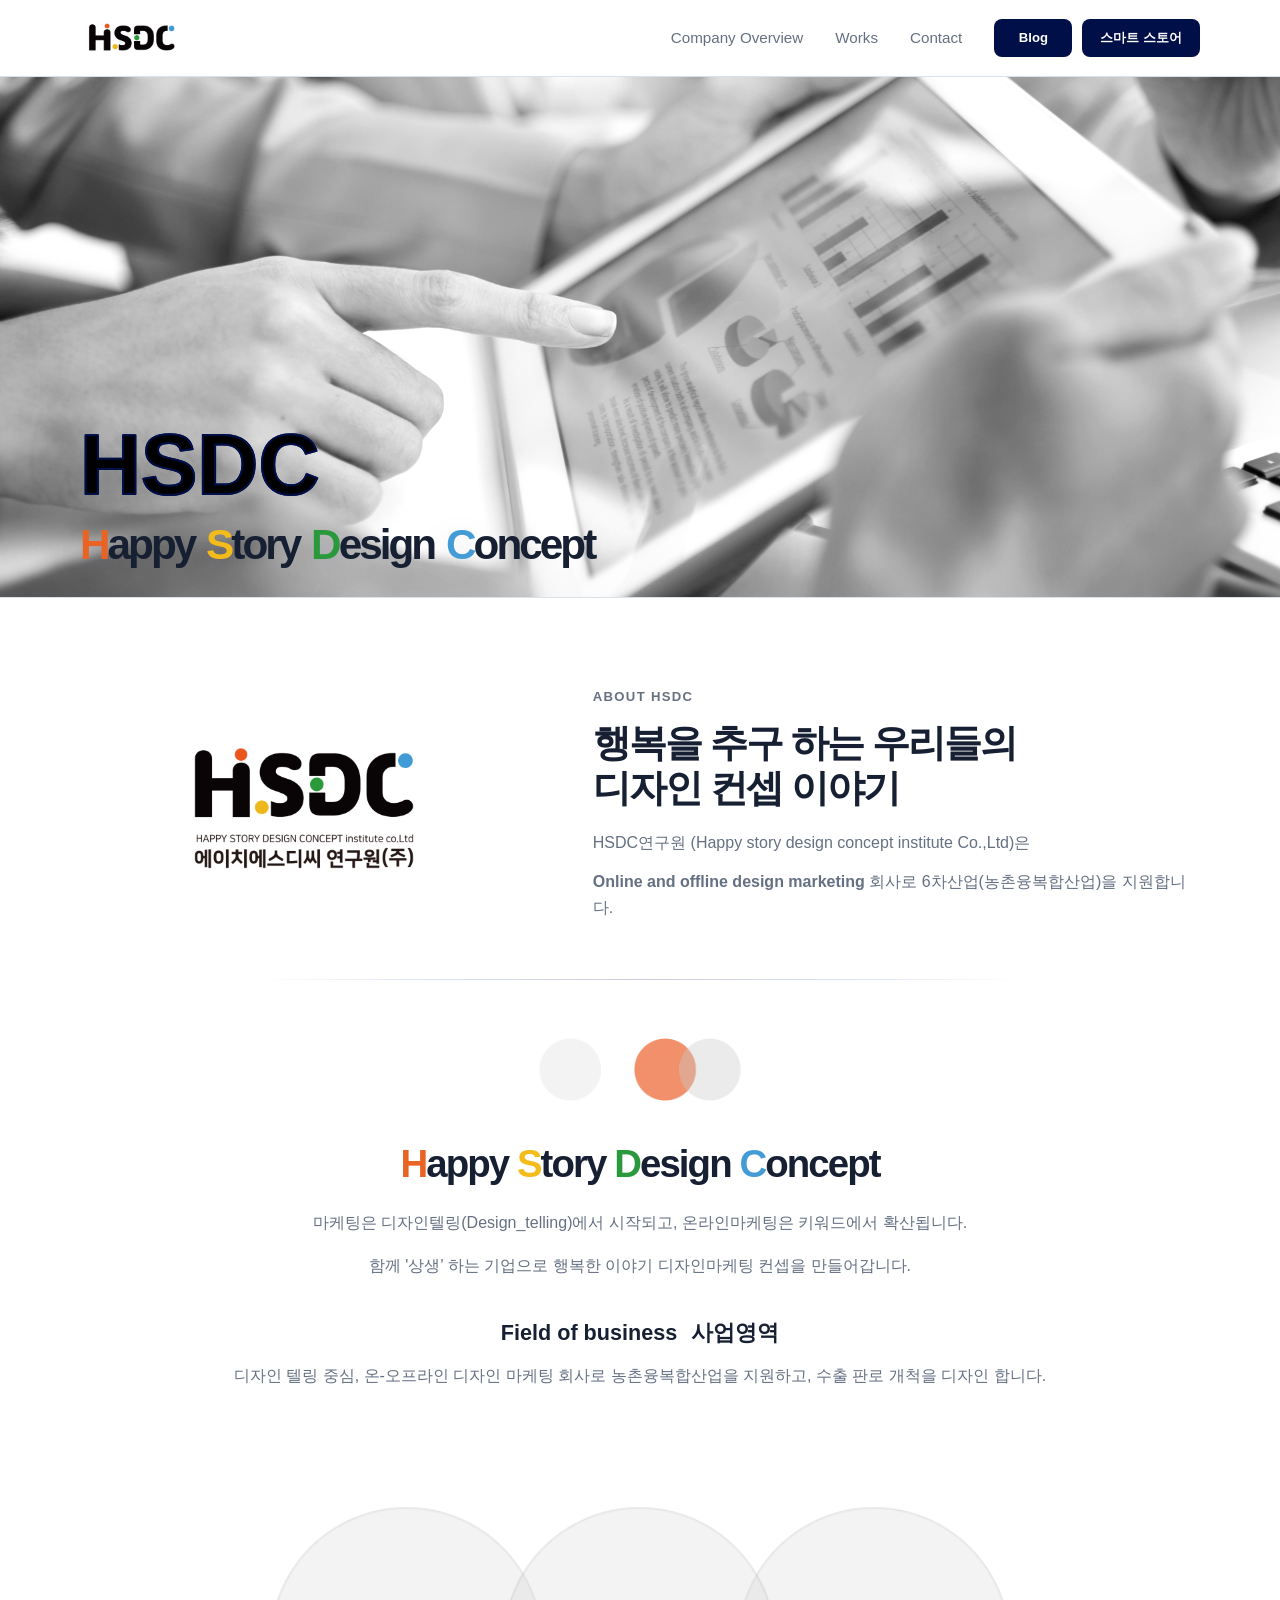
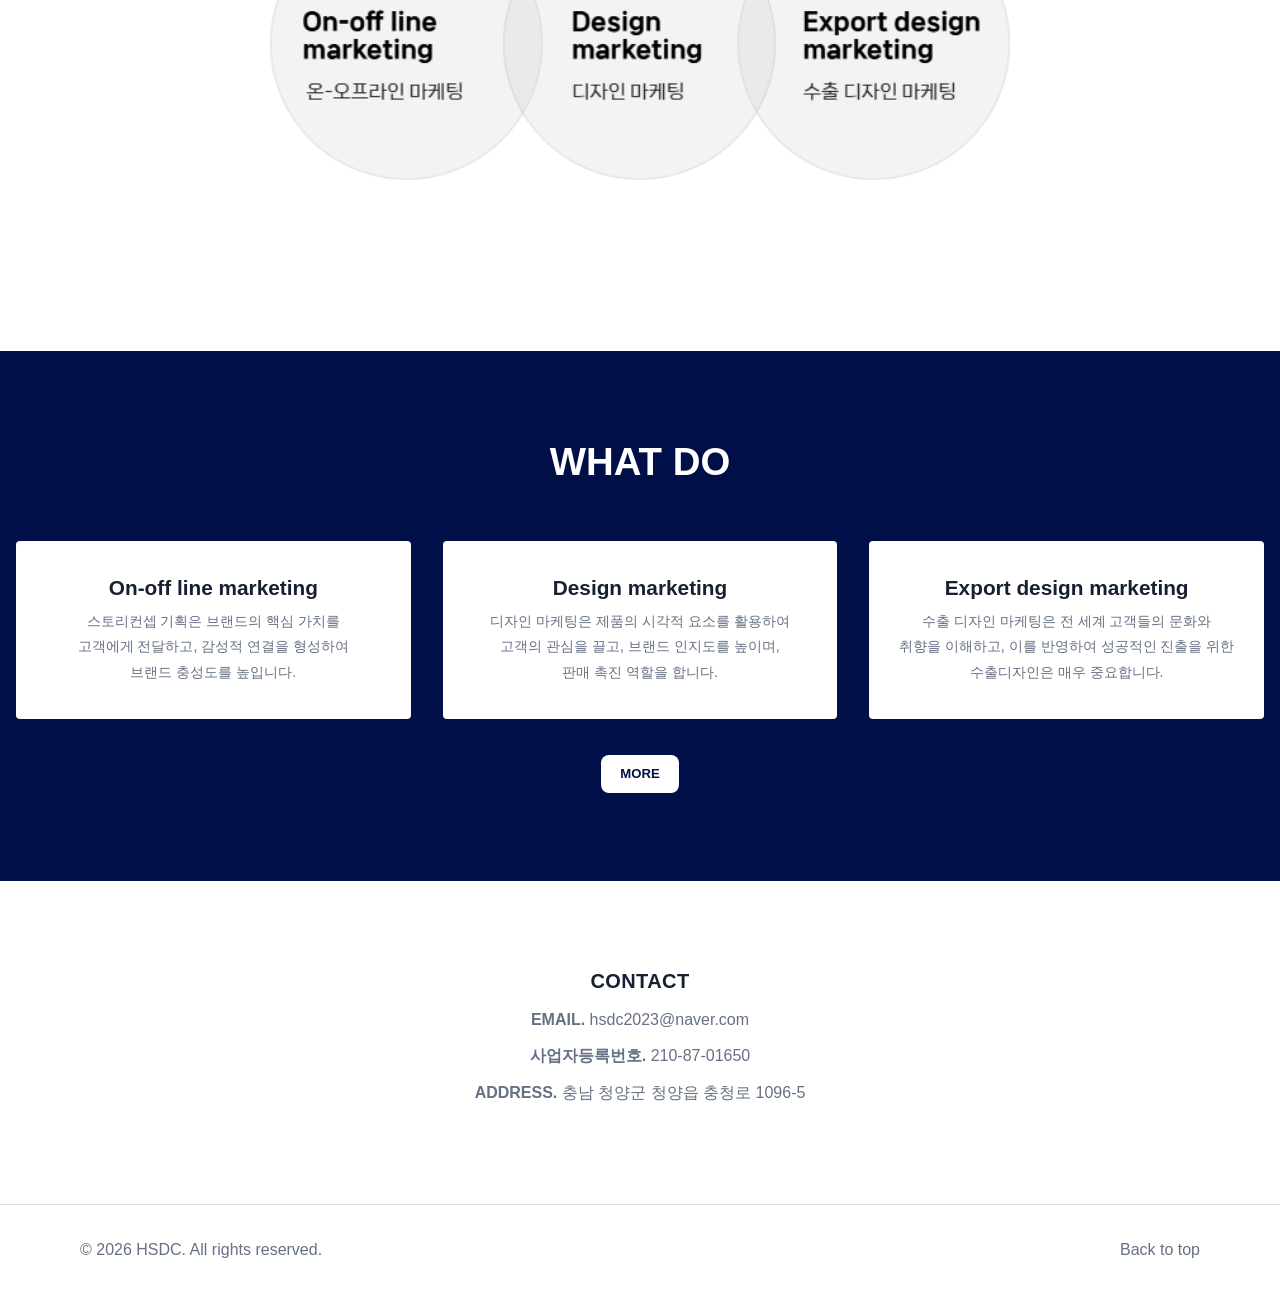
==== index.html @ 6ebecc49 "진행중 저장" ====
<!DOCTYPE html>
<html lang="ko">
<head>
  <meta charset="UTF-8" />
  <meta name="viewport" content="width=device-width, initial-scale=1.0" />

  <title>HSDC</title>
  <meta name="description" content="HSDC 공식 소개 페이지입니다." />

  <link rel="stylesheet" href="./css/style.css" />
  <script src="./js/main.js" defer></script>
</head>

<body>
  <header class="site-header">
    <div class="container header-inner">
      <a class="logo" href="./index.html" aria-label="HSDC home">
        <img src="./images/HSDC.png" alt="HSDC" />
      </a>

      <nav class="site-nav" aria-label="Main navigation">
        <div class="nav-links">
          <a href="./about/">Company Overview</a>
          <a href="./works/">Works</a>
          <a href="./contact/">Contact</a>
        </div>

        <div class="nav-actions">
          <a
            class="nav-cta"
            href="https://blog.naver.com/prologue/PrologueList.naver?blogId=hsdc2023&parentCategoryNo=1"
            target="_blank"
            rel="noopener noreferrer"
          >
            Blog
          </a>
          <a
            class="nav-cta"
            href="https://외부쇼핑몰주소.com"
            target="_blank"
            rel="noopener noreferrer"
          >
            스마트 스토어
          </a>
        </div>
      </nav>
    </div>
  </header>

  <main>
    <section class="hero">
      <div class="container">
        <h1 class="hero-title" data-hero-title>
          <span class="hero-abbreviation" aria-label="HSDC">
            <span class="letter-h">H</span><span class="letter-s">S</span><span class="letter-d">D</span><span class="letter-c">C</span>
          </span>
          <span class="hero-phrase">
            <span class="hero-word"><span class="hero-initial letter-h">H</span>appy</span>
            <span class="hero-word"><span class="hero-initial letter-s">S</span>tory</span>
            <span class="hero-word"><span class="hero-initial letter-d">D</span>esign</span>
            <span class="hero-word"><span class="hero-initial letter-c">C</span>oncept</span>
          </span>
        </h1>
      </div>
    </section>

    <section class="section intro-section">
      <div class="container about-content">
        <div class="about-intro">
          <div class="about-logo-wrap">
            <img class="about-logo" src="./images/로고.png" alt="HSDC 연구원 로고" />
          </div>

          <div class="about-copy">
            <p class="section-label">About HSDC</p>
            <h2>행복을 추구 하는 우리들의<br />디자인 컨셉 이야기</h2>
            <p>
              HSDC연구원 (Happy story design concept institute Co.,Ltd)은
            </p>
            <p>
              <strong>Online and offline design marketing</strong> 회사로
              6차산업(농촌융복합산업)을 지원합니다.
            </p>
          </div>
        </div>

        <div class="about-divider" aria-hidden="true"></div>

        <div class="about-detail">
          <img class="about-decoration" src="./images/장식1.png" alt="" />

          <h2 class="about-concept-title">
            <span class="letter-h">H</span>appy
            <span class="letter-s">S</span>tory
            <span class="letter-d">D</span>esign
            <span class="letter-c">C</span>oncept
          </h2>

          <p>
            마케팅은 디자인텔링(Design_telling)에서 시작되고, 온라인마케팅은 키워드에서 확산됩니다.
          </p>
          <p>
            함께 '상생' 하는 기업으로 행복한 이야기 디자인마케팅 컨셉을 만들어갑니다.
          </p>

          <p class="business-heading">
            Field of business <span>사업영역</span>
          </p>
          <p>
            디자인 텔링 중심, 온-오프라인 디자인 마케팅 회사로 농촌융복합산업을 지원하고,
            수출 판로 개척을 디자인 합니다.
          </p>

          <img class="business-image" src="./images/사업영역.png" alt="HSDC 사업영역" />
        </div>
      </div>
    </section>

    <section class="section feature-section">
      <div class="container feature-container">
        <h2 class="feature-title">WHAT DO</h2>

        <div class="card-grid">
          <article class="feature-card">
            <h3>On-off line marketing</h3>
            <p>
              스토리컨셉 기획은 브랜드의 핵심 가치를<br />
              고객에게 전달하고, 감성적 연결을 형성하여<br />
              브랜드 충성도를 높입니다.
            </p>
          </article>

          <article class="feature-card">
            <h3>Design marketing</h3>
            <p>
              디자인 마케팅은 제품의 시각적 요소를 활용하여<br />
              고객의 관심을 끌고, 브랜드 인지도를 높이며,<br />
              판매 촉진 역할을 합니다.
            </p>
          </article>

          <article class="feature-card">
            <h3>Export design marketing</h3>
            <p>
              수출 디자인 마케팅은 전 세계 고객들의 문화와<br />
              취향을 이해하고, 이를 반영하여 성공적인 진출을 위한<br />
              수출디자인은 매우 중요합니다.
            </p>
          </article>
        </div>

        <div class="feature-more">
          <a class="feature-more-button" href="./about/">MORE</a>
        </div>
      </div>
    </section>

    <section class="section contact-preview">
      <div class="container contact-inner">
        <h2 class="contact-title">CONTACT</h2>

        <div>
          <p>
            <strong>EMAIL.</strong>
            hsdc2023@naver.com
          </p>
          <p>
            <strong>사업자등록번호. </strong>
            210-87-01650
          </p>
          <p>
            <strong>ADDRESS.</strong>
            충남 청양군 청양읍 충청로 1096-5
          </p>
        </div>
      </div>
    </section>
  </main>

  <footer class="site-footer">
    <div class="container footer-inner">
      <p>&copy; 2026 HSDC. All rights reserved.</p>
      <a href="./index.html">Back to top</a>
    </div>
  </footer>
</body>
</html>
---- css/style.css ----
:root {
  --color-bg: #ffffff;
  --color-bg-soft: #f5f7fb;
  --color-text: #172033;
  --color-muted: #657083;
  --color-border: #d9e1ec;
  --color-primary: #000f48;
  --color-h: #e86324;
  --color-s: #f4bc1a;
  --color-d: #29993c;
  --color-c: #449cd6;

  --container-width: 1120px;
  --button-radius: 8px;
}

* {
  box-sizing: border-box;
}

html {
  scroll-behavior: smooth;
}

body {
  margin: 0;
  color: var(--color-text);
  background: var(--color-bg);
  font-family: Arial, "Noto Sans KR", sans-serif;
  line-height: 1.65;
}

img {
  display: block;
  max-width: 100%;
}

a {
  color: inherit;
  text-decoration: none;
}

p,
h1,
h2,
h3 {
  margin-top: 0;
}

.container {
  width: min(100% - 32px, var(--container-width));
  margin: 0 auto;
}

/* Header */

.site-header {
  position: sticky;
  top: 0;
  z-index: 50;
  background: rgba(255, 255, 255, 0.92);
  border-bottom: 1px solid var(--color-border);
  backdrop-filter: blur(14px);
}

.header-inner {
  min-height: 76px;
  display: flex;
  align-items: center;
  justify-content: space-between;
  gap: 24px;
}

.logo {
  display: inline-flex;
  align-items: center;
  flex: 0 0 auto;
}

.logo img {
  width: auto;
  height: 42px;
}

.site-nav {
  display: flex;
  align-items: center;
  gap: 32px;
  font-size: 0.95rem;
  color: var(--color-muted);
}

.nav-links,
.nav-actions {
  display: flex;
  align-items: center;
}

.nav-links {
  gap: 32px;
}

.nav-actions {
  gap: 10px;
}

.site-nav a:hover {
  color: var(--color-text);
}

.nav-cta,
.feature-more-button {
  display: inline-flex;
  align-items: center;
  justify-content: center;
  min-width: 78px;
  min-height: 38px;
  padding: 0 18px;
  border-radius: var(--button-radius);
  font-size: 0.82rem;
  font-weight: 900;
}

/* Hero */

.hero {
  display: flex;
  align-items: flex-end;
  min-height: 520px;
  padding: 128px 0 30px;
  background-image: url("../images/배경1.png");
  background-position: center;
  background-repeat: no-repeat;
  background-size: cover;
}

.section-label {
  margin-bottom: 12px;
  color: var(--color-primary);
  font-size: 0.82rem;
  font-weight: 800;
  letter-spacing: 0.1em;
  text-transform: uppercase;
}

h1 {
  max-width: 720px;
  margin-bottom: 24px;
  font-size: clamp(1.65rem, 3.3vw, 3.2rem);
  line-height: 1.04;
  letter-spacing: -0.07em;
}

.hero-title {
  width: max-content;
  max-width: min(100%, 940px);
  margin-bottom: 0;
}

.hero-phrase {
  display: flex;
  flex-wrap: wrap;
  margin-top: 20px;
  gap: 0.18em 0.28em;
}

.hero-word {
  display: inline-block;
  opacity: 0;
  transform: translateX(-34px);
  transition: opacity 0.72s ease, transform 0.72s ease;
}

.hero-word.is-visible {
  opacity: 1;
  transform: translateX(0);
}

.hero-initial {
  transition: color 0.32s ease, text-shadow 0.32s ease;
}

.letter-h {
  color: var(--color-h);
}

.letter-s {
  color: var(--color-s);
}

.letter-d {
  color: var(--color-d);
}

.letter-c {
  color: var(--color-c);
}

.hero-title.is-emphasized .hero-initial {
  text-shadow: 0 12px 34px rgba(0, 15, 72, 0.18);
}

.hero-abbreviation {
  display: block;
  color: #000000;
  -webkit-text-stroke: 2px var(--color-primary);
  font-size: clamp(2.65rem, 6.6vw, 5.6rem);
  line-height: 0.9;
  letter-spacing: 0;
  opacity: 0;
  transform: translateX(-26px) scale(0.96);
  text-shadow:
    1px 0 0 var(--color-primary),
    -1px 0 0 var(--color-primary),
    0 1px 0 var(--color-primary),
    0 -1px 0 var(--color-primary);
  transition: opacity 0.6s ease, transform 0.6s ease;
}

.hero-abbreviation .letter-h,
.hero-abbreviation .letter-s,
.hero-abbreviation .letter-d,
.hero-abbreviation .letter-c {
  color: #000000;
}

.hero-abbreviation.is-visible {
  opacity: 1;
  transform: translateX(0) scale(1);
}

.nav-cta {
  color: #ffffff;
  background: var(--color-primary);
}

.nav-cta:hover {
  color: #ffffff;
}

/* Sub pages */

.page-title-line {
  display: flex;
  align-items: center;
  justify-content: center;
  gap: 18px;
  width: min(100% - 32px, 760px);
  margin: 46px auto 0;
  color: var(--color-primary);
  font-size: 0.92rem;
  font-weight: 900;
  letter-spacing: 0.12em;
}

.page-title-line::before,
.page-title-line::after {
  content: "";
  flex: 1;
  height: 1px;
  background: linear-gradient(
    90deg,
    rgba(217, 225, 236, 0),
    rgba(101, 112, 131, 0.32)
  );
}

.page-title-line::after {
  transform: scaleX(-1);
}

.about-page-intro {
  margin-top: 36px;
  background: #f3f9ff;
}

.about-page-intro-inner {
  max-width: 900px;
  text-align: center;
}

.about-page-intro .about-logo {
  width: min(100%, 300px);
  margin: 0 auto 34px;
}

.about-page-intro h1 {
  max-width: none;
  margin-right: auto;
  margin-bottom: 20px;
  margin-left: auto;
  letter-spacing: -0.04em;
}

.about-page-detail {
  background: #ffffff;
}

.about-whatdo-section {
  color: #ffffff;
  background-image:
    linear-gradient(rgba(0, 0, 0, 0.48), rgba(0, 0, 0, 0.48)),
    url("../images/배경1.png");
  background-position: center;
  background-repeat: no-repeat;
  background-size: cover;
}

.about-whatdo-design-section {
  background-image:
    linear-gradient(rgba(0, 0, 0, 0.48), rgba(0, 0, 0, 0.48)),
    url("../images/배경2.png");
}

.about-whatdo-inner {
  display: grid;
  justify-items: center;
  text-align: center;
}

.about-whatdo-inner h2 {
  margin-bottom: 36px;
  color: #ffffff;
  font-size: clamp(1.8rem, 3vw, 2.35rem);
  letter-spacing: 0;
}

.about-whatdo-inner img {
  width: min(100%, 820px);
  height: auto;
}

.about-whatdo-inner p {
  max-width: 760px;
  margin: 34px auto 0;
  color: #ffffff;
  font-size: 0.98rem;
  font-weight: 700;
}

.about-whatdo-design-section .about-whatdo-inner p {
  max-width: 980px;
}

.about-whatdo-image-section {
  background: #ffffff;
}

.about-whatdo-image-section img {
  width: min(100%, 820px);
  height: auto;
  margin: 0 auto;
}

.about-homepage-section {
  background: #fff1c8;
}

.about-homepage-inner {
  display: grid;
  justify-items: center;
  text-align: center;
}

.about-homepage-inner > img {
  width: min(100%, 520px);
  height: auto;
  margin-bottom: 52px;
}

.about-homepage-copy {
  width: min(100%, 920px);
  padding: 36px 28px;
  background: rgba(255, 250, 238, 0.86);
  border-radius: 8px;
}

.about-homepage-copy h2 {
  margin-bottom: 18px;
  font-size: 1.2rem;
  font-weight: 900;
  letter-spacing: 0;
}

.about-homepage-copy p {
  margin-bottom: 6px;
  color: var(--color-muted);
}

.about-homepage-copy p:last-child {
  margin-bottom: 0;
}

.about-homepage-note {
  max-width: 860px;
  margin: 40px auto 0;
  color: var(--color-text);
  font-size: 1rem;
  font-weight: 900;
}

.about-design-field-section {
  background: #ffffff;
}

.about-design-field-inner {
  text-align: center;
}

.about-design-field-inner h2 {
  margin-bottom: 42px;
  font-size: clamp(1.7rem, 2.6vw, 2.25rem);
  font-weight: 900;
  letter-spacing: 0;
}

.about-design-field-inner h2 span {
  margin-left: 8px;
}

.about-design-field-inner img {
  width: min(100%, 860px);
  height: auto;
  margin: 0 auto;
}

/* Sections */

.section {
  padding: 88px 0;
}

.intro-section {
  border-top: 1px solid var(--color-border);
}

.about-content {
  display: grid;
  gap: 42px;
}

.about-intro {
  display: grid;
  grid-template-columns: 0.85fr 1.15fr;
  align-items: center;
  gap: 64px;
}

.about-logo-wrap {
  display: flex;
  justify-content: center;
}

.about-logo {
  width: min(100%, 360px);
  height: auto;
}

.about-copy p,
.about-detail p {
  color: var(--color-muted);
}

.about-copy p {
  margin-bottom: 12px;
}

.about-divider {
  width: min(100%, 760px);
  height: 1px;
  margin: 4px auto;
  background: linear-gradient(
    90deg,
    rgba(217, 225, 236, 0),
    rgba(217, 225, 236, 0.9) 22%,
    rgba(101, 112, 131, 0.35) 50%,
    rgba(217, 225, 236, 0.9) 78%,
    rgba(217, 225, 236, 0)
  );
}

.about-detail {
  max-width: 900px;
  margin: 0 auto;
  text-align: center;
}

.about-decoration {
  width: min(100%, 260px);
  height: auto;
  margin: 0 auto 28px;
}

.about-concept-title {
  margin-bottom: 24px;
}

.about-detail .business-heading {
  margin: 36px 0 12px;
  color: var(--color-text);
  font-size: 1.35rem;
  font-weight: 900;
  letter-spacing: 0;
}

.business-heading span {
  margin-left: 8px;
}

.business-image {
  width: min(100%, 760px);
  height: auto;
  margin: 36px auto 0;
}

.feature-section {
  color: #ffffff;
  background-color: var(--color-primary);
}

.feature-title {
  margin-bottom: 56px;
  color: #ffffff;
  text-align: center;
  font-size: clamp(2rem, 3vw, 2.45rem);
  font-weight: 900;
  letter-spacing: 0;
  text-transform: none;
}

.feature-container {
  width: min(100% - 32px, 1280px);
}

h2 {
  margin-bottom: 20px;
  font-size: clamp(1.9rem, 3vw, 3rem);
  line-height: 1.18;
  letter-spacing: -0.05em;
}

.card-grid {
  display: grid;
  grid-template-columns: repeat(3, 1fr);
  gap: 32px;
  text-align: center;
}

.feature-card {
  display: flex;
  flex-direction: column;
  align-items: center;
  justify-content: center;
  min-height: 178px;
  padding: 28px 22px;
  border-radius: 4px;
  background: #ffffff;
  text-align: center;
}

.feature-card h3 {
  margin-bottom: 8px;
  color: var(--color-text);
  font-size: 1.3rem;
  font-weight: 900;
  line-height: 1.28;
  letter-spacing: 0;
}

.feature-card p {
  margin-bottom: 0;
  color: var(--color-muted);
  font-size: 0.88rem;
  line-height: 1.8;
  text-align: center;
}

.feature-more {
  display: flex;
  justify-content: center;
  margin-top: 36px;
}

.feature-more-button {
  color: #000f48;
  background: #ffffff;
}

/* Contact */

.contact-preview {
  text-align: center;
}

.contact-inner {
  max-width: 720px;
}

.contact-title {
  margin-bottom: 14px;
  font-size: 1.25rem;
  line-height: 1.2;
  letter-spacing: 0.02em;
}

.contact-preview p {
  margin-bottom: 10px;
  color: var(--color-muted);
}

/* Footer */

.site-footer {
  padding: 32px 0;
  color: var(--color-muted);
  border-top: 1px solid var(--color-border);
}

.footer-inner {
  display: flex;
  align-items: center;
  justify-content: space-between;
  gap: 16px;
}

.footer-inner p {
  margin-bottom: 0;
}

/* Responsive */

@media (max-width: 860px) {
  .header-inner {
    min-height: auto;
    flex-direction: column;
    align-items: flex-start;
    padding: 18px 0;
  }

  .site-nav {
    width: 100%;
    flex-wrap: wrap;
    gap: 18px;
  }

  .nav-links,
  .nav-actions {
    flex-wrap: wrap;
  }

  .nav-links {
    gap: 18px;
  }

  .nav-actions {
    gap: 10px;
  }

  .hero {
    min-height: 420px;
    padding: 64px 0 30px;
  }

  .page-title-line {
    gap: 12px;
    margin-top: 34px;
  }

  .about-page-intro {
    margin-top: 28px;
  }

  .about-whatdo-inner h2 {
    margin-bottom: 28px;
  }

  .about-whatdo-inner p {
    margin-top: 28px;
    font-size: 0.92rem;
  }

  .about-homepage-inner > img {
    margin-bottom: 36px;
  }

  .about-homepage-copy {
    padding: 30px 20px;
  }

  .about-homepage-note {
    margin-top: 32px;
    font-size: 0.92rem;
  }

  .about-design-field-inner h2 {
    margin-bottom: 32px;
  }

  .about-intro {
    grid-template-columns: 1fr;
    gap: 36px;
  }

  .about-content {
    gap: 34px;
  }

  .about-divider {
    width: min(100%, 520px);
  }

  .about-detail {
    text-align: left;
  }

  .about-decoration,
  .business-image {
    margin-right: auto;
    margin-left: auto;
  }

  .card-grid {
    grid-template-columns: 1fr;
  }

  .footer-inner {
    align-items: flex-start;
    flex-direction: column;
  }
}
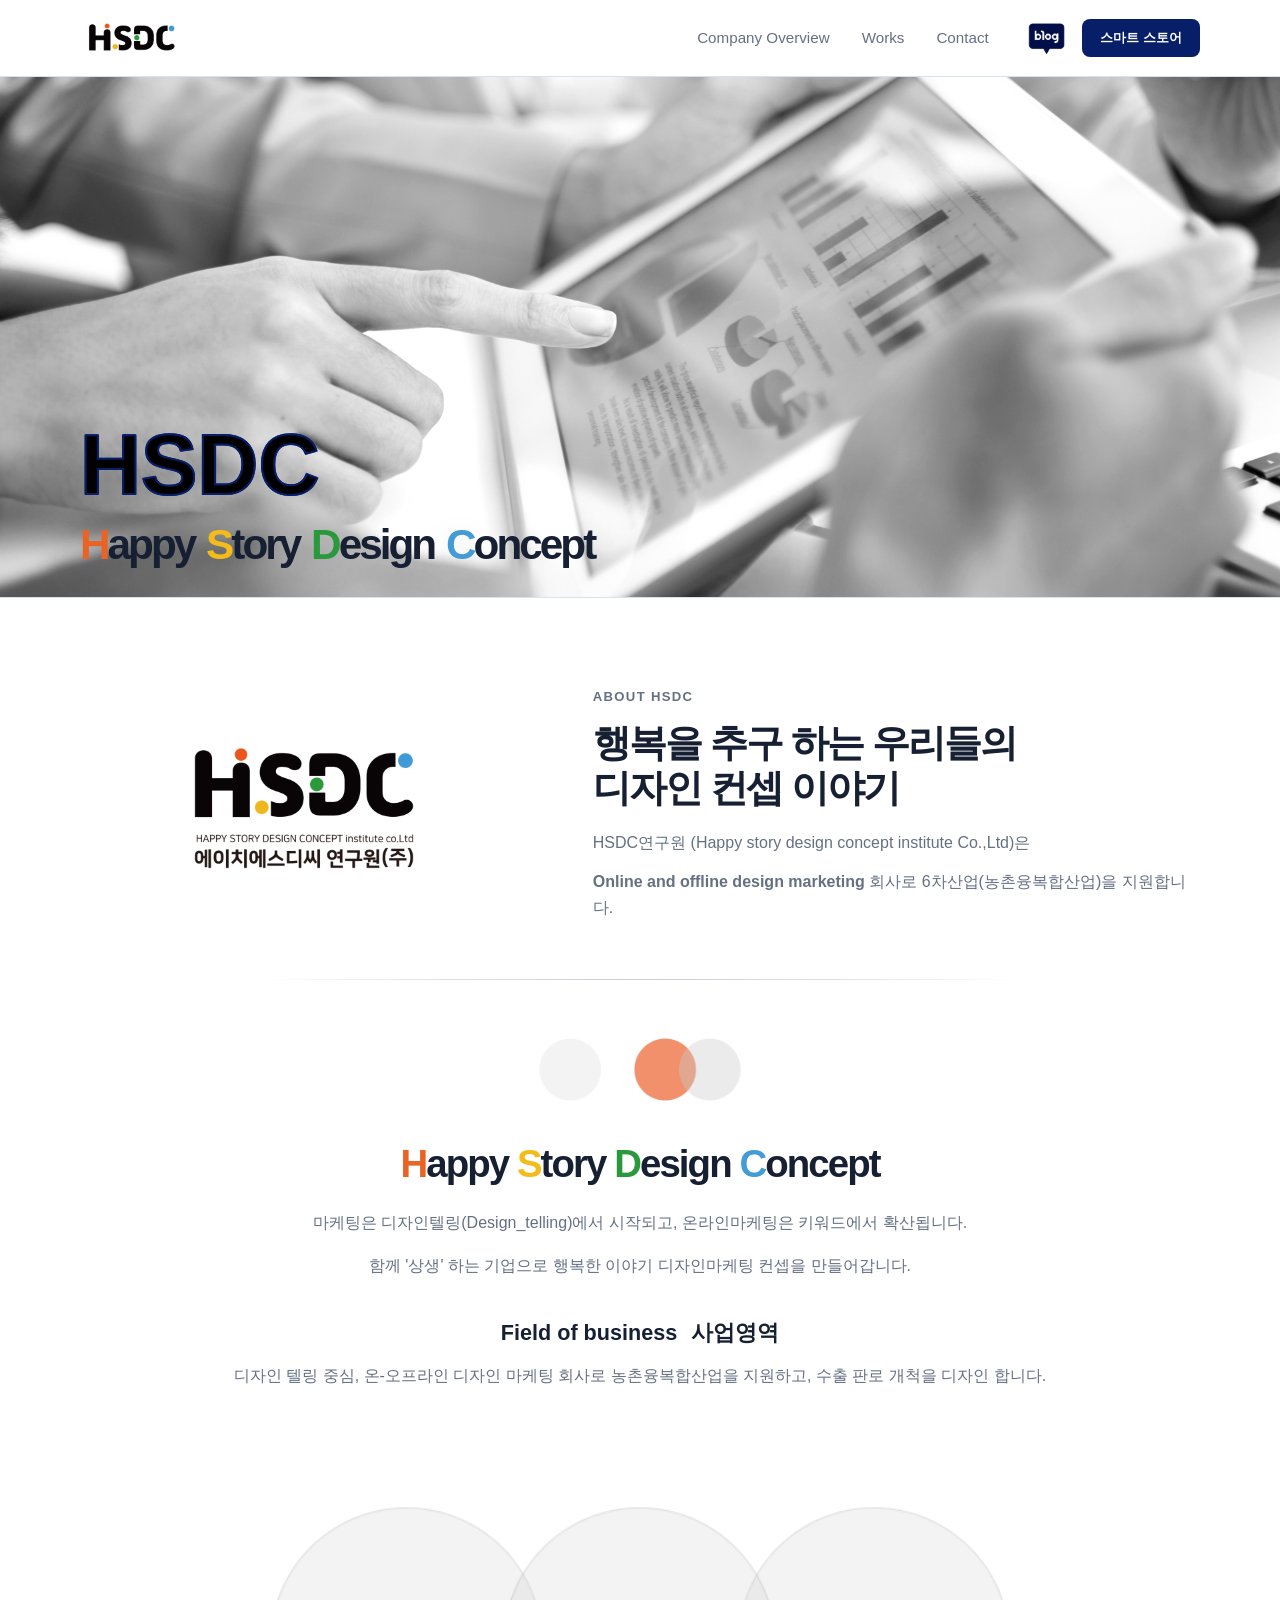
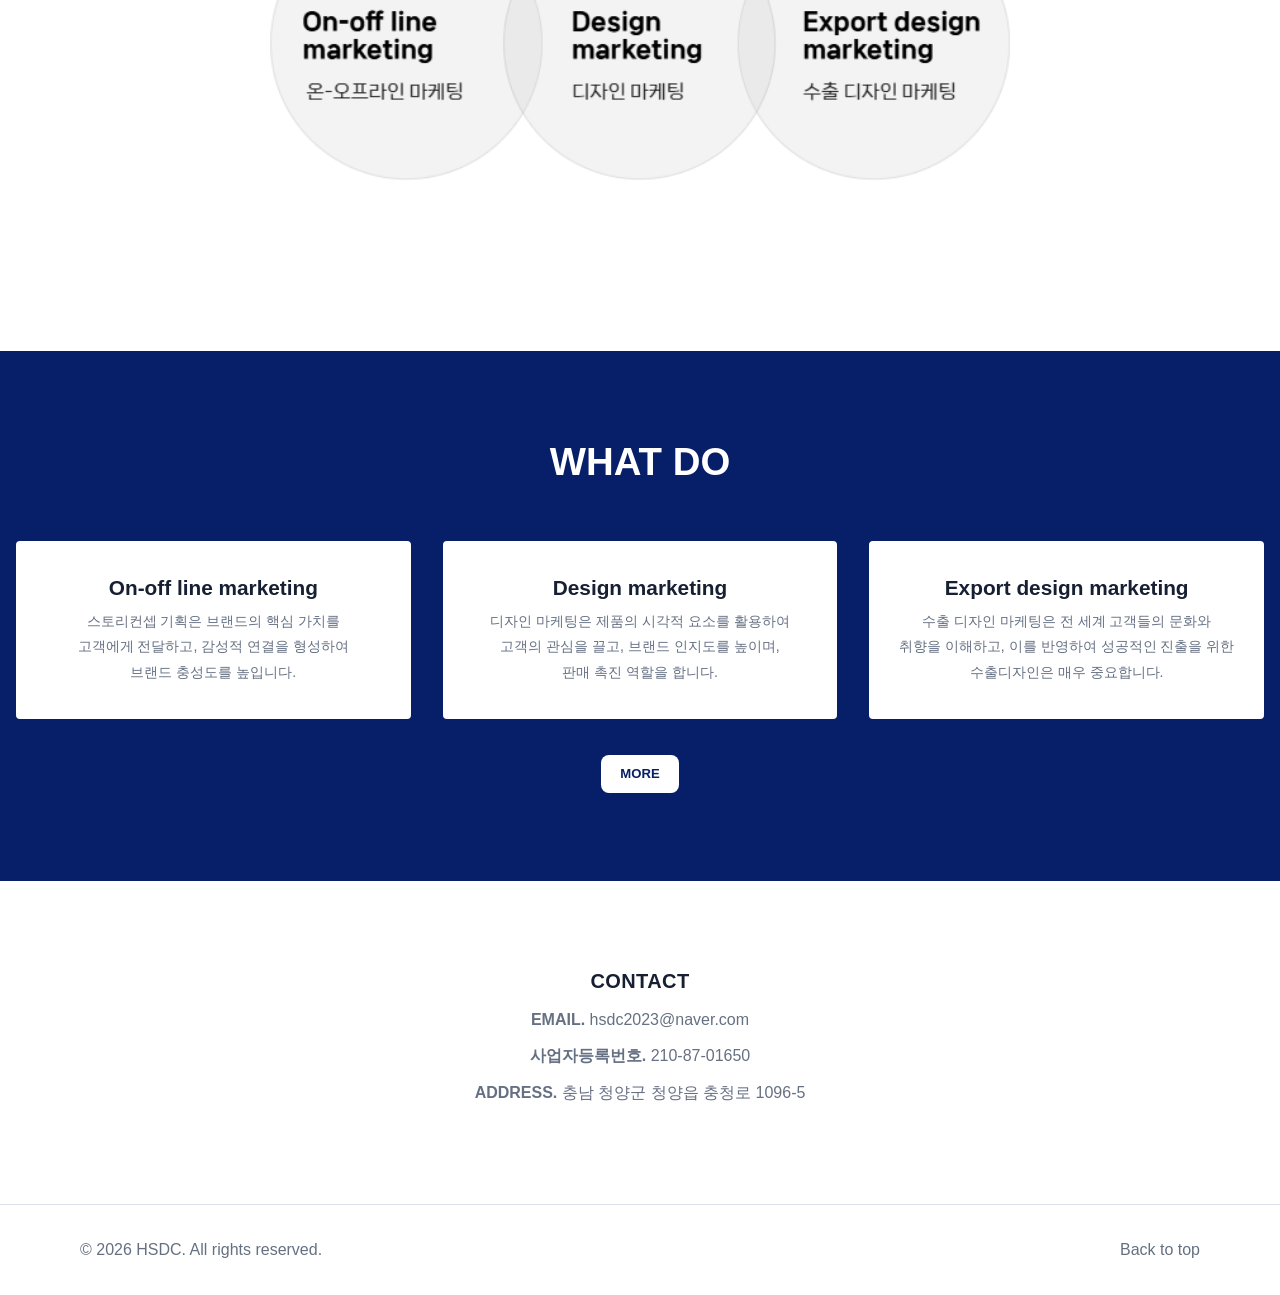
==== commit ee49546d: "저장." ====
--- a/index.html
+++ b/index.html
@@ -28,12 +28,12 @@
 
         <div class="nav-actions">
           <a
-            class="nav-cta"
+            class="nav-cta nav-blog"
             href="https://blog.naver.com/prologue/PrologueList.naver?blogId=hsdc2023&parentCategoryNo=1"
             target="_blank"
             rel="noopener noreferrer"
           >
-            Blog
+            <img src="./images/블로그로고.png" alt="Blog" />
           </a>
           <a
             class="nav-cta"
--- a/css/style.css
+++ b/css/style.css
@@ -4,7 +4,7 @@
   --color-text: #172033;
   --color-muted: #657083;
   --color-border: #d9e1ec;
-  --color-primary: #000f48;
+  --color-primary: #071e68;
   --color-h: #e86324;
   --color-s: #f4bc1a;
   --color-d: #29993c;
@@ -234,6 +234,17 @@
   background: var(--color-primary);
 }
 
+.nav-blog {
+  min-width: 38px;
+  padding: 0;
+  background: transparent;
+}
+
+.nav-blog img {
+  width: auto;
+  height: 38px;
+}
+
 .nav-cta:hover {
   color: #ffffff;
 }
@@ -312,6 +323,15 @@
     url("../images/배경2.png");
 }
 
+.about-whatdo-export-section {
+  background-image:
+    linear-gradient(rgba(0, 0, 0, 0.48), rgba(0, 0, 0, 0.48)),
+    url("../images/배경3.png");
+  background-position: center;
+  background-repeat: no-repeat;
+  background-size: cover;
+}
+
 .about-whatdo-inner {
   display: grid;
   justify-items: center;
@@ -338,7 +358,8 @@
   font-weight: 700;
 }
 
-.about-whatdo-design-section .about-whatdo-inner p {
+.about-whatdo-design-section .about-whatdo-inner p,
+.about-whatdo-export-section .about-whatdo-inner p {
   max-width: 980px;
 }
 
@@ -422,6 +443,44 @@
   width: min(100%, 860px);
   height: auto;
   margin: 0 auto;
+}
+
+.about-product-export-section {
+  background: #eaf8ee;
+}
+
+.about-product-export-inner {
+  display: grid;
+  justify-items: center;
+  text-align: center;
+}
+
+.about-product-export-copy {
+  margin-bottom: 48px;
+}
+
+.about-product-export-copy h2 {
+  margin-bottom: 16px;
+  color: var(--color-text);
+  font-size: clamp(1.25rem, 2vw, 1.45rem);
+  font-weight: 900;
+  line-height: 1.35;
+  letter-spacing: 0;
+}
+
+.about-product-export-copy h2 span {
+  margin-left: 6px;
+}
+
+.about-product-export-copy p {
+  margin-bottom: 0;
+  color: var(--color-text);
+  font-size: 0.92rem;
+}
+
+.about-product-export-inner > img {
+  width: min(100%, 840px);
+  height: auto;
 }
 
 /* Sections */
@@ -582,8 +641,31 @@
 }
 
 .feature-more-button {
-  color: #000f48;
+  color: var(--color-primary);
   background: #ffffff;
+}
+
+/* Works */
+
+.works-preview {
+  background: #dff3ff;
+}
+
+.works-preview-inner {
+  width: min(100% - 32px, 1000px);
+}
+
+.works-grid {
+  display: grid;
+  grid-template-columns: repeat(3, minmax(0, 1fr));
+  gap: 38px;
+}
+
+.works-grid img {
+  width: 100%;
+  aspect-ratio: 4 / 3;
+  object-fit: cover;
+  border-radius: 8px;
 }
 
 /* Contact */
@@ -606,6 +688,224 @@
 .contact-preview p {
   margin-bottom: 10px;
   color: var(--color-muted);
+}
+
+.contact-page {
+  min-height: calc(100vh - 141px);
+  background: #f7f8fc;
+}
+
+.contact-page-inner {
+  width: min(100% - 32px, 1280px);
+  text-align: center;
+}
+
+.contact-decoration {
+  width: min(100%, 160px);
+  height: auto;
+  margin: 0 auto 24px;
+}
+
+.contact-heading {
+  max-width: 900px;
+  margin: 0 auto 72px;
+}
+
+.contact-heading h1 {
+  max-width: none;
+  margin-bottom: 18px;
+  color: var(--color-primary);
+  font-size: 1.55rem;
+  font-weight: 900;
+  line-height: 1.25;
+  letter-spacing: 0;
+}
+
+.contact-heading p {
+  margin-bottom: 0;
+  color: #4c5666;
+  font-size: 0.94rem;
+}
+
+.contact-card-grid {
+  display: grid;
+  grid-template-columns: repeat(2, minmax(0, 1fr));
+  gap: 28px;
+  text-align: left;
+}
+
+.contact-card {
+  min-height: 218px;
+  padding: 52px 46px;
+  background: #ffffff;
+}
+
+.contact-card h2 {
+  margin-bottom: 14px;
+  color: #273247;
+  font-size: 1rem;
+  font-weight: 500;
+  line-height: 1.35;
+  letter-spacing: 0;
+}
+
+.contact-card p {
+  margin-bottom: 10px;
+  color: #000000;
+  font-size: 0.92rem;
+  line-height: 1.8;
+}
+
+.contact-card p:last-child {
+  margin-bottom: 0;
+}
+
+.contact-email {
+  font-size: 2rem;
+  font-weight: 900;
+  line-height: 1.4;
+}
+
+.contact-address-detail {
+  padding-left: 34px;
+}
+
+/* Works page */
+
+.works-page-intro {
+  background: #f7f8fc;
+}
+
+.works-page-inner {
+  width: min(100% - 32px, 1280px);
+  text-align: center;
+}
+
+.works-decoration {
+  width: min(100%, 160px);
+  height: auto;
+  margin: 0 auto 22px;
+}
+
+.works-heading {
+  max-width: 760px;
+  margin: 0 auto 48px;
+}
+
+.works-heading h1 {
+  max-width: none;
+  margin-bottom: 18px;
+  color: var(--color-text);
+  font-size: 1.55rem;
+  font-weight: 900;
+  line-height: 1.3;
+  letter-spacing: 0;
+}
+
+.works-heading h1 span {
+  margin-left: 4px;
+}
+
+.works-heading p {
+  margin-bottom: 0;
+  color: #4c5666;
+  font-size: 0.94rem;
+}
+
+.works-service-grid {
+  display: grid;
+  grid-template-columns: repeat(4, minmax(0, 1fr));
+  gap: 24px;
+  text-align: left;
+}
+
+.works-service-card {
+  min-height: 250px;
+  padding: 54px 42px;
+  color: var(--color-text);
+  background: #ffffff;
+  border: 1px solid #d1d7e2;
+  border-radius: 4px;
+}
+
+.works-service-card.is-dark {
+  color: #ffffff;
+  background: var(--color-primary);
+  border-color: var(--color-primary);
+}
+
+.works-service-card h2 {
+  margin-bottom: 22px;
+  color: var(--color-primary);
+  font-size: 1.16rem;
+  font-weight: 900;
+  line-height: 1.35;
+  letter-spacing: 0;
+}
+
+.works-service-card.is-dark h2 {
+  color: #ffffff;
+}
+
+.works-service-card h2 span {
+  margin-left: 4px;
+}
+
+.works-service-card p {
+  margin-bottom: 0;
+  color: #596272;
+  font-size: 0.9rem;
+  line-height: 1.85;
+}
+
+.works-service-card.is-dark p {
+  color: #ffffff;
+  font-weight: 700;
+}
+
+.works-content-block {
+  margin-top: 84px;
+  padding-top: 72px;
+  border-top: 1px solid #dfe4ec;
+}
+
+.works-block-heading {
+  max-width: 980px;
+  margin: 0 auto 58px;
+  text-align: center;
+}
+
+.works-block-heading h2 {
+  margin-bottom: 18px;
+  color: var(--color-primary);
+  font-size: 1.28rem;
+  font-weight: 900;
+  line-height: 1.35;
+  letter-spacing: 0;
+}
+
+.works-block-heading h2 span {
+  margin-left: 4px;
+}
+
+.works-block-heading p {
+  margin-bottom: 0;
+  color: #4c5666;
+  font-size: 0.94rem;
+}
+
+.works-product-grid {
+  display: grid;
+  grid-template-columns: repeat(3, minmax(0, 1fr));
+  gap: 12px;
+}
+
+.works-product-grid img {
+  width: 100%;
+  aspect-ratio: 4 / 3;
+  object-fit: cover;
+  background: #ffffff;
+  border-radius: 4px;
 }
 
 /* Footer */
@@ -696,6 +996,15 @@
     margin-bottom: 32px;
   }
 
+  .about-product-export-copy {
+    margin-bottom: 32px;
+  }
+
+  .about-product-export-copy h2 span {
+    display: block;
+    margin-left: 0;
+  }
+
   .about-intro {
     grid-template-columns: 1fr;
     gap: 36px;
@@ -723,6 +1032,71 @@
     grid-template-columns: 1fr;
   }
 
+  .works-preview-inner {
+    width: min(100% - 32px, 520px);
+  }
+
+  .works-grid {
+    grid-template-columns: 1fr;
+    gap: 22px;
+  }
+
+  .contact-heading {
+    margin-bottom: 42px;
+  }
+
+  .contact-card-grid {
+    grid-template-columns: 1fr;
+    gap: 18px;
+  }
+
+  .contact-card {
+    min-height: auto;
+    padding: 34px 24px;
+  }
+
+  .contact-address-detail {
+    padding-left: 0;
+  }
+
+  .works-heading {
+    margin-bottom: 34px;
+  }
+
+  .works-heading h1 span {
+    display: block;
+    margin-left: 0;
+  }
+
+  .works-service-grid {
+    grid-template-columns: 1fr;
+    gap: 18px;
+  }
+
+  .works-service-card {
+    min-height: auto;
+    padding: 34px 24px;
+  }
+
+  .works-content-block {
+    margin-top: 52px;
+    padding-top: 46px;
+  }
+
+  .works-block-heading {
+    margin-bottom: 34px;
+  }
+
+  .works-block-heading h2 span {
+    display: block;
+    margin-left: 0;
+  }
+
+  .works-product-grid {
+    grid-template-columns: 1fr;
+    gap: 14px;
+  }
+
   .footer-inner {
     align-items: flex-start;
     flex-direction: column;
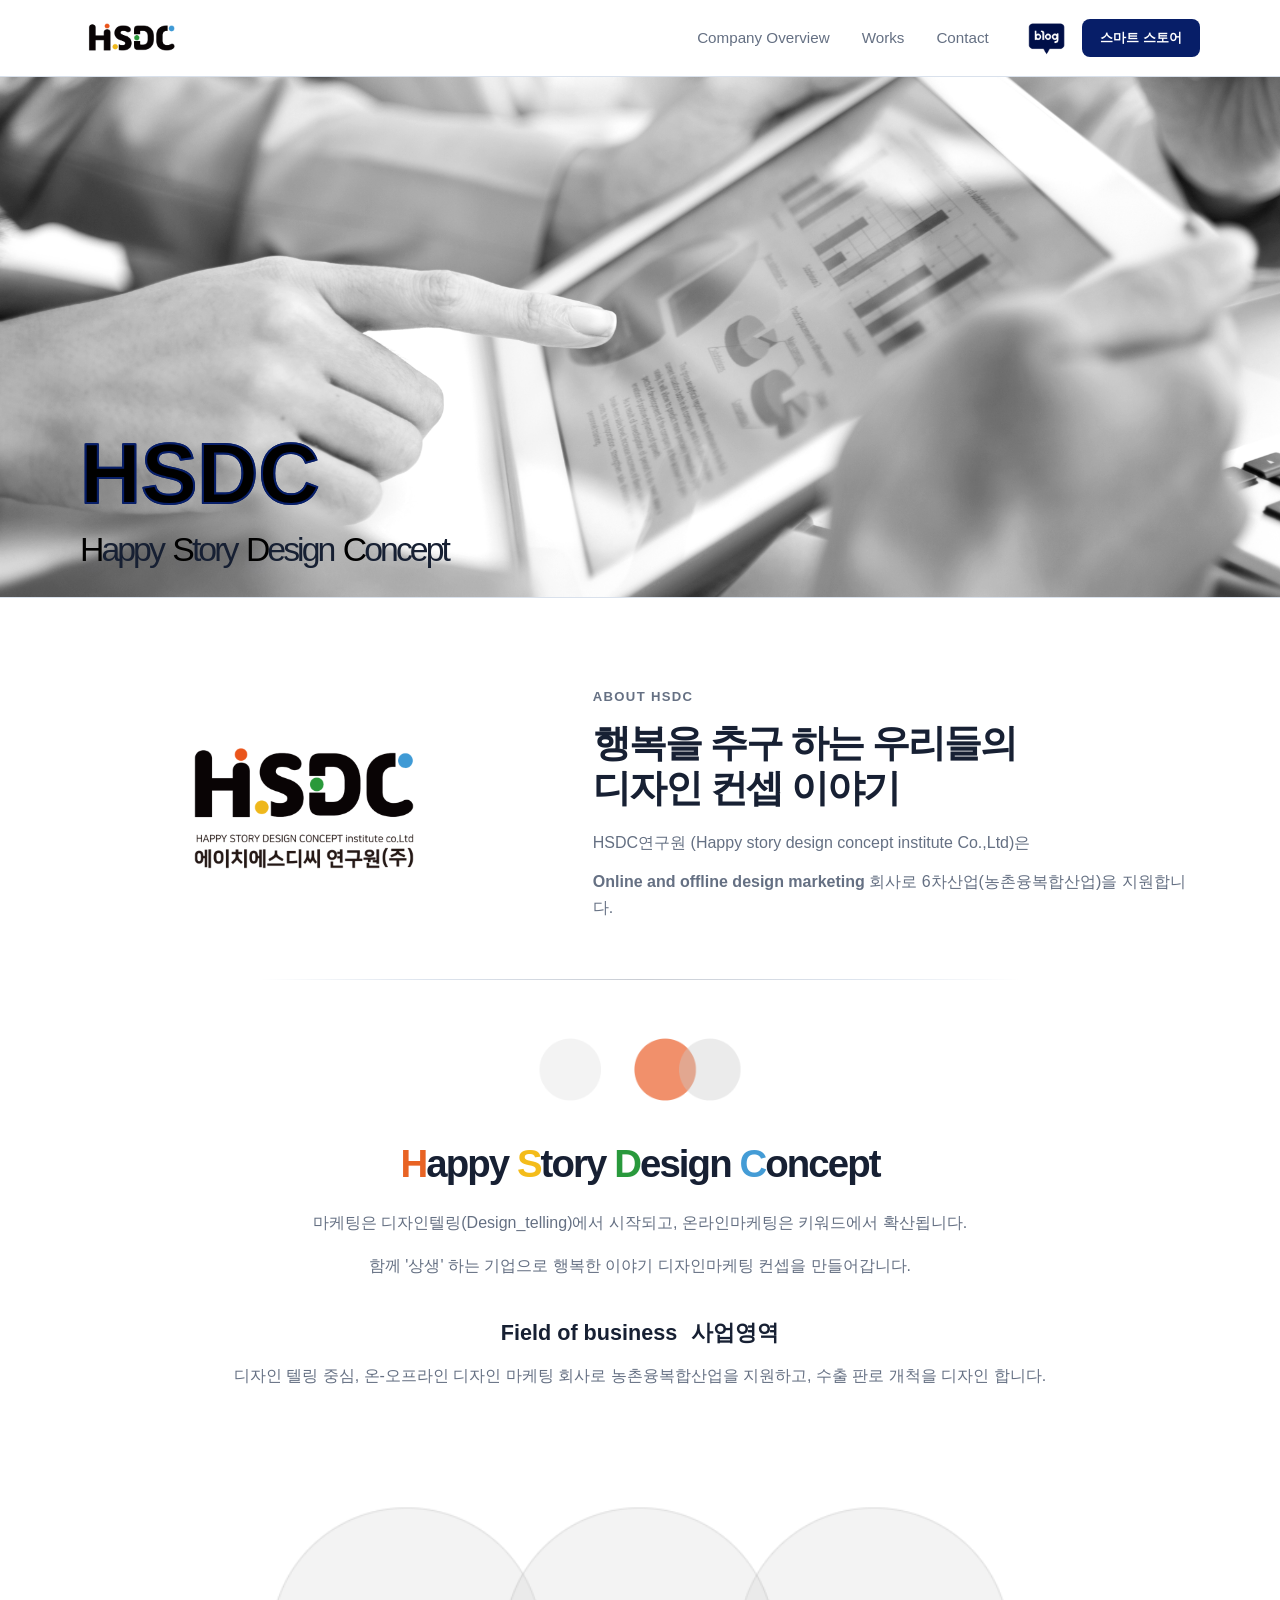
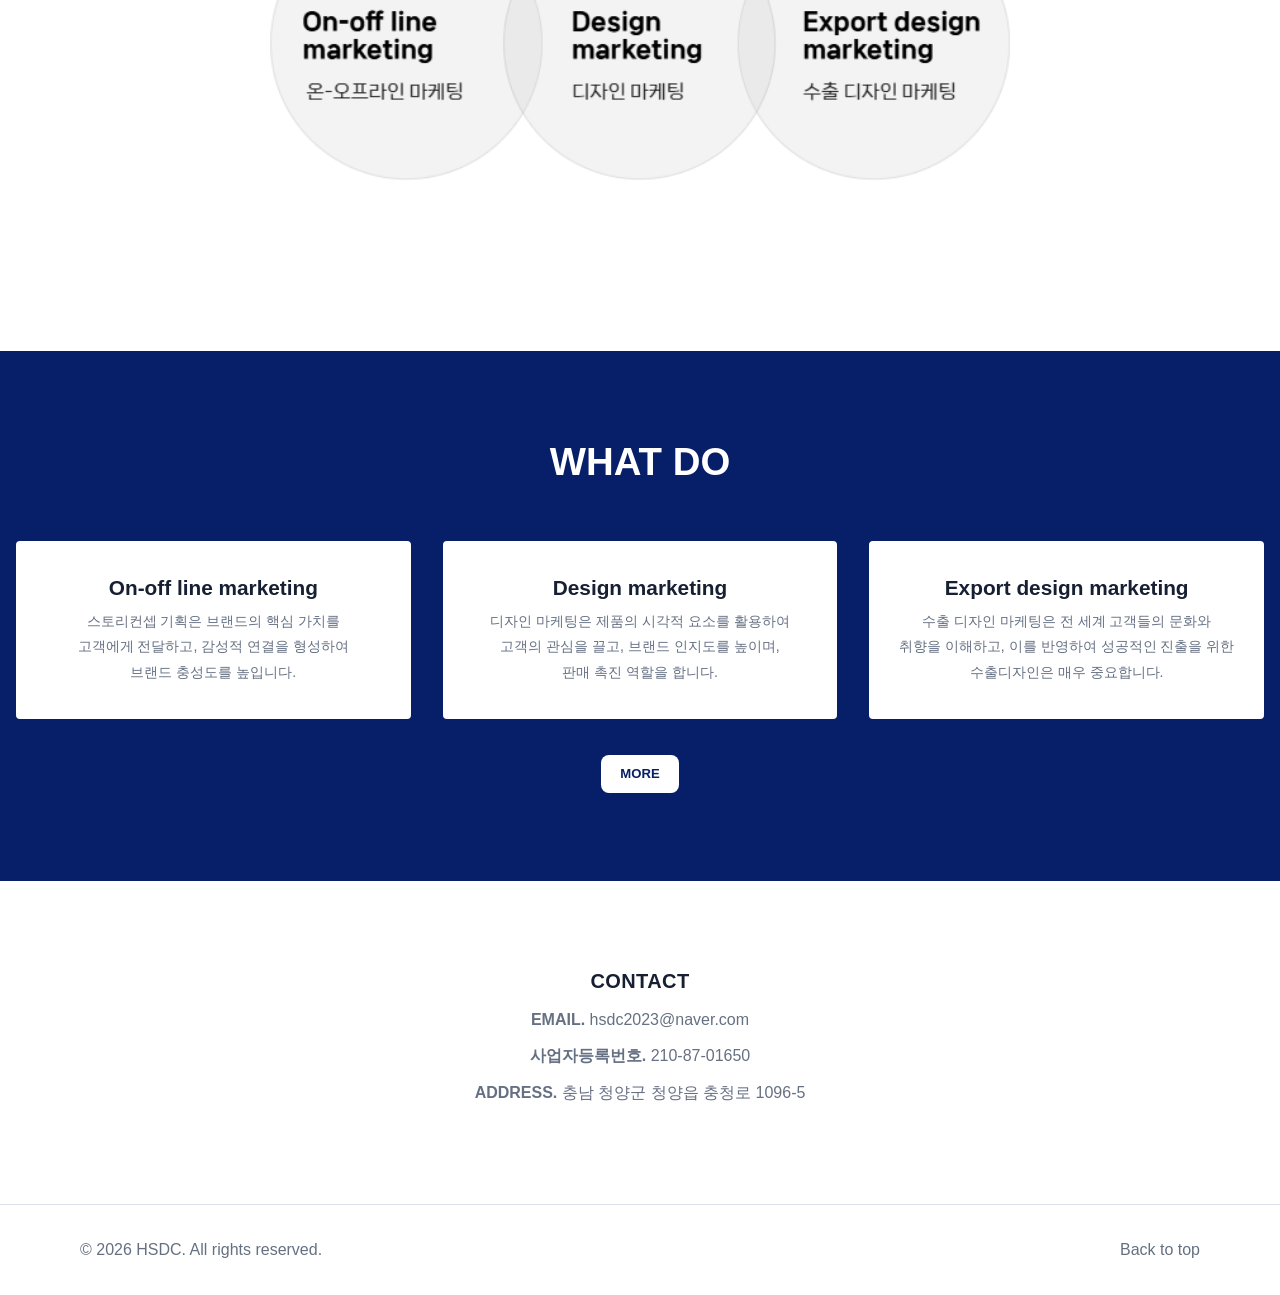
==== commit e546fe74: "아마도 마지막" ====
--- a/index.html
+++ b/index.html
@@ -37,7 +37,7 @@
           </a>
           <a
             class="nav-cta"
-            href="https://외부쇼핑몰주소.com"
+            href="https://smartstore.naver.com/haengboghan"
             target="_blank"
             rel="noopener noreferrer"
           >
--- a/css/style.css
+++ b/css/style.css
@@ -162,6 +162,8 @@
   flex-wrap: wrap;
   margin-top: 20px;
   gap: 0.18em 0.28em;
+  font-size: 0.8em;
+  font-weight: 400;
 }
 
 .hero-word {
@@ -178,6 +180,13 @@
 
 .hero-initial {
   transition: color 0.32s ease, text-shadow 0.32s ease;
+}
+
+.hero-initial.letter-h,
+.hero-initial.letter-s,
+.hero-initial.letter-d,
+.hero-initial.letter-c {
+  color: #000000;
 }
 
 .letter-h {
@@ -749,6 +758,10 @@
   letter-spacing: 0;
 }
 
+.contact-card .contact-subtitle {
+  margin-top: 28px;
+}
+
 .contact-card p {
   margin-bottom: 10px;
   color: #000000;
@@ -764,6 +777,12 @@
   font-size: 2rem;
   font-weight: 900;
   line-height: 1.4;
+}
+
+.contact-phone {
+  font-size: 1.28rem;
+  font-weight: 800;
+  line-height: 1.5;
 }
 
 .contact-address-detail {
@@ -908,6 +927,10 @@
   border-radius: 4px;
 }
 
+.works-character-grid {
+  grid-template-columns: repeat(2, minmax(0, 1fr));
+}
+
 /* Footer */
 
 .site-footer {
@@ -1097,6 +1120,10 @@
     gap: 14px;
   }
 
+  .works-character-grid {
+    grid-template-columns: 1fr;
+  }
+
   .footer-inner {
     align-items: flex-start;
     flex-direction: column;
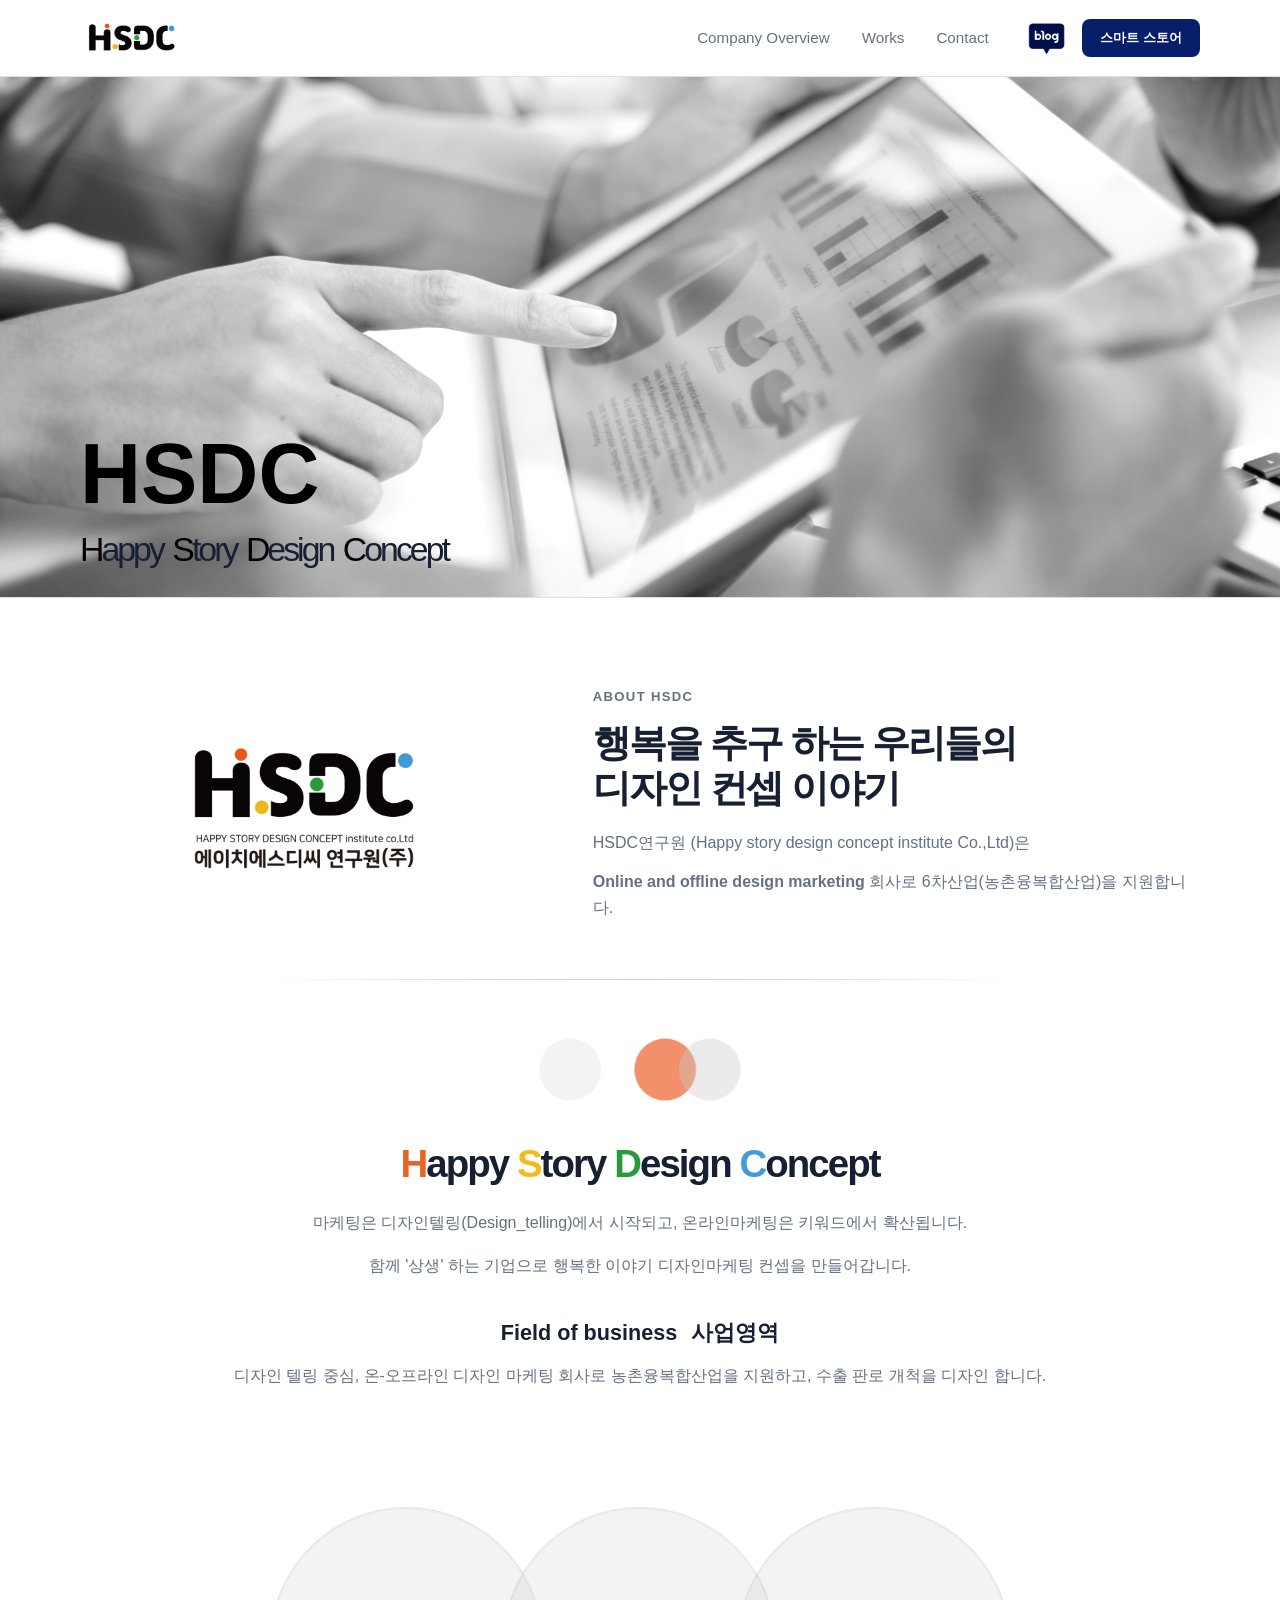
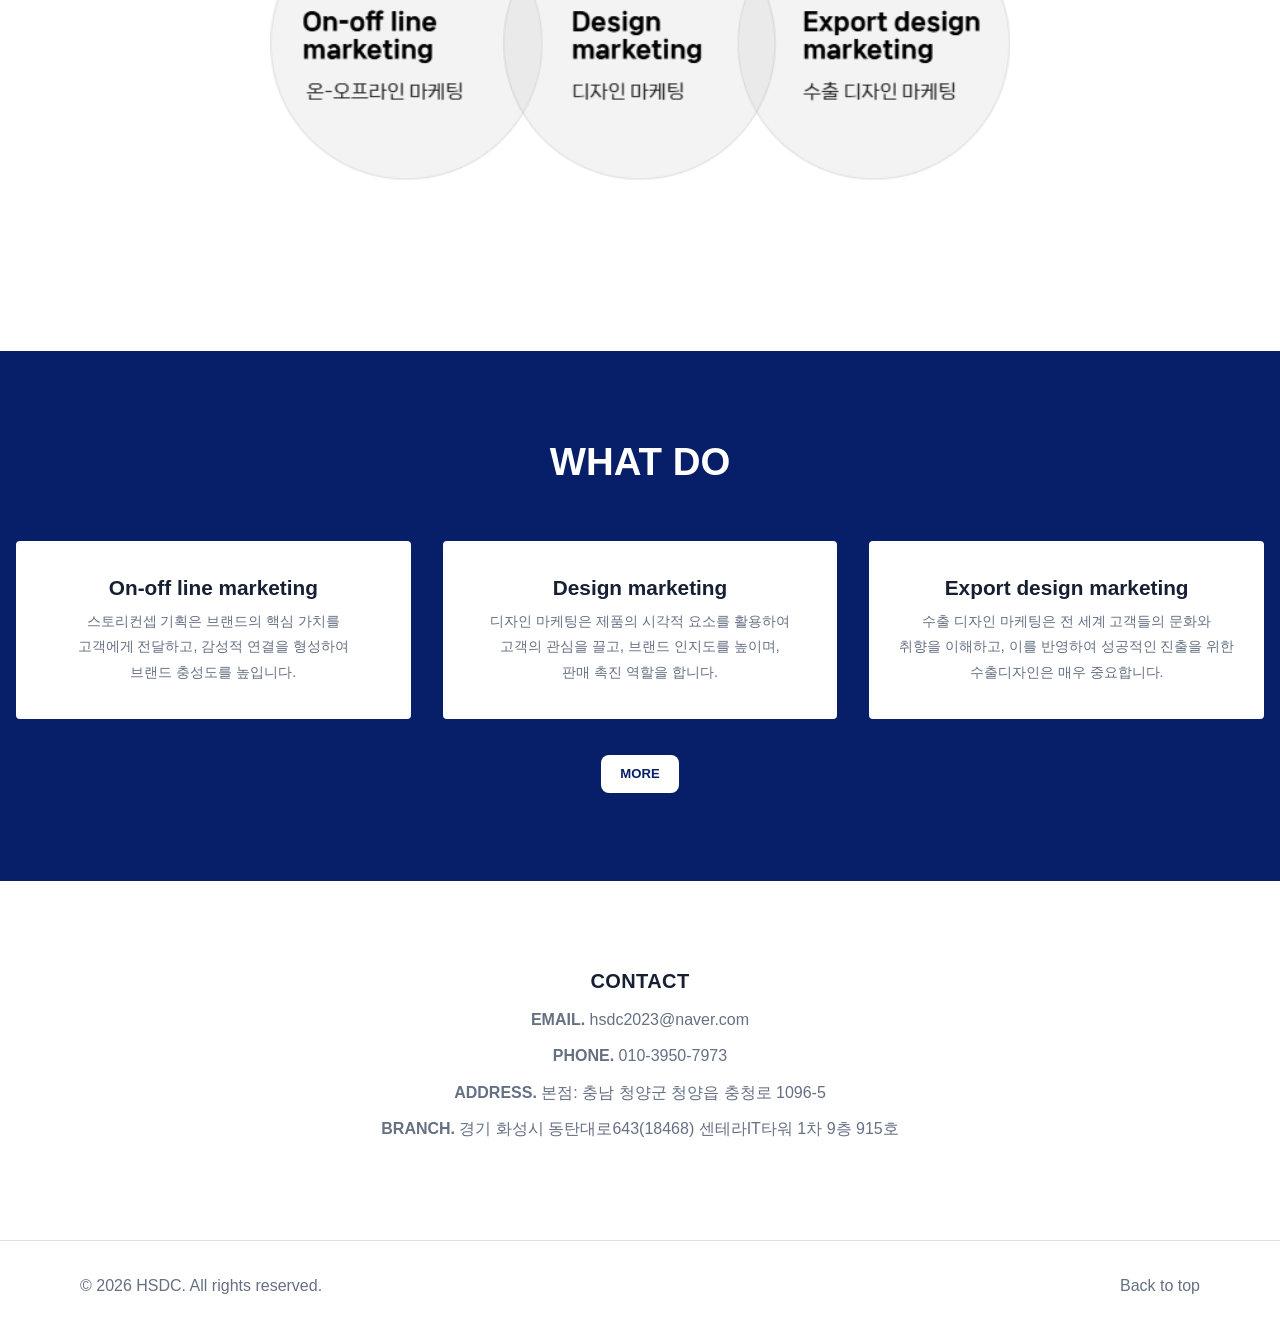
==== commit 94847ed2: "가즈아" ====
--- a/index.html
+++ b/index.html
@@ -8,45 +8,15 @@
   <title>HSDC</title>
   <meta name="description" content="HSDC 공식 소개 페이지입니다." />
 
-  <link rel="stylesheet" href="./css/style.css" />
+  <link rel="stylesheet" href="./css/base.css" />
+  <link rel="stylesheet" href="./css/layout.css" />
+  <link rel="stylesheet" href="./css/home.css" />
+  <link rel="stylesheet" href="./css/responsive.css" />
   <script src="./js/main.js" defer></script>
 </head>
 
 <body>
-  <header class="site-header">
-    <div class="container header-inner">
-      <a class="logo" href="./index.html" aria-label="HSDC home">
-        <img src="./images/HSDC.png" alt="HSDC" />
-      </a>
-
-      <nav class="site-nav" aria-label="Main navigation">
-        <div class="nav-links">
-          <a href="./about/">Company Overview</a>
-          <a href="./works/">Works</a>
-          <a href="./contact/">Contact</a>
-        </div>
-
-        <div class="nav-actions">
-          <a
-            class="nav-cta nav-blog"
-            href="https://blog.naver.com/prologue/PrologueList.naver?blogId=hsdc2023&parentCategoryNo=1"
-            target="_blank"
-            rel="noopener noreferrer"
-          >
-            <img src="./images/블로그로고.png" alt="Blog" />
-          </a>
-          <a
-            class="nav-cta"
-            href="https://smartstore.naver.com/haengboghan"
-            target="_blank"
-            rel="noopener noreferrer"
-          >
-            스마트 스토어
-          </a>
-        </div>
-      </nav>
-    </div>
-  </header>
+  <div data-site-header></div>
 
   <main>
     <section class="hero">
@@ -69,7 +39,7 @@
       <div class="container about-content">
         <div class="about-intro">
           <div class="about-logo-wrap">
-            <img class="about-logo" src="./images/로고.png" alt="HSDC 연구원 로고" />
+            <img class="about-logo" src="./images/로고.png" alt="HSDC 연구원 로고" loading="lazy" />
           </div>
 
           <div class="about-copy">
@@ -88,7 +58,7 @@
         <div class="about-divider" aria-hidden="true"></div>
 
         <div class="about-detail">
-          <img class="about-decoration" src="./images/장식1.png" alt="" />
+          <img class="about-decoration" src="./images/장식1.png" alt="" loading="lazy" />
 
           <h2 class="about-concept-title">
             <span class="letter-h">H</span>appy
@@ -112,7 +82,7 @@
             수출 판로 개척을 디자인 합니다.
           </p>
 
-          <img class="business-image" src="./images/사업영역.png" alt="HSDC 사업영역" />
+          <img class="business-image" src="./images/사업영역.png" alt="HSDC 사업영역" loading="lazy" />
         </div>
       </div>
     </section>
@@ -166,23 +136,22 @@
             hsdc2023@naver.com
           </p>
           <p>
-            <strong>사업자등록번호. </strong>
-            210-87-01650
+            <strong>PHONE.</strong>
+            010-3950-7973
           </p>
           <p>
             <strong>ADDRESS.</strong>
-            충남 청양군 청양읍 충청로 1096-5
+            본점: 충남 청양군 청양읍 충청로 1096-5
+          </p>
+          <p>
+            <strong>BRANCH.</strong>
+            경기 화성시 동탄대로643(18468) 센테라IT타워 1차 9층 915호
           </p>
         </div>
       </div>
     </section>
   </main>
 
-  <footer class="site-footer">
-    <div class="container footer-inner">
-      <p>&copy; 2026 HSDC. All rights reserved.</p>
-      <a href="./index.html">Back to top</a>
-    </div>
-  </footer>
+  <div data-site-footer></div>
 </body>
 </html>
--- a/css/base.css
+++ b/css/base.css
@@ -0,0 +1,163 @@
+:root {
+  --color-bg: #ffffff;
+  --color-bg-soft: #f5f7fb;
+  --color-page-bg: #f7f8fc;
+  --color-card-bg: #ffffff;
+  --color-text: #172033;
+  --color-copy: #4c5666;
+  --color-muted: #657083;
+  --color-border: #d9e1ec;
+  --color-card-border: #d1d7e2;
+  --color-divider: #dfe4ec;
+  --color-primary: #071e68;
+  --color-black: #000000;
+  --color-white: #ffffff;
+  --color-h: #e86324;
+  --color-s: #f4bc1a;
+  --color-d: #29993c;
+  --color-c: #449cd6;
+  --color-about-soft: #f3f9ff;
+  --color-works-soft: #dff3ff;
+  --color-export-soft: #eaf8ee;
+
+  --container-width: 1120px;
+  --button-radius: 8px;
+}
+
+* {
+  box-sizing: border-box;
+}
+
+html {
+  scroll-behavior: smooth;
+}
+
+body {
+  margin: 0;
+  color: var(--color-text);
+  background: var(--color-bg);
+  font-family: Arial, "Noto Sans KR", sans-serif;
+  line-height: 1.65;
+}
+
+img {
+  display: block;
+  max-width: 100%;
+}
+
+a {
+  color: inherit;
+  text-decoration: none;
+}
+
+p,
+h1,
+h2,
+h3 {
+  margin-top: 0;
+}
+
+.container {
+  width: min(100% - 32px, var(--container-width));
+  margin: 0 auto;
+}
+
+
+/* Common typography and sections */
+
+/* Sections */
+
+.section {
+  padding: 88px 0;
+}
+
+.intro-section {
+  border-top: 1px solid var(--color-border);
+}
+
+.about-content {
+  display: grid;
+  gap: 42px;
+}
+
+.about-intro {
+  display: grid;
+  grid-template-columns: 0.85fr 1.15fr;
+  align-items: center;
+  gap: 64px;
+}
+
+.about-logo-wrap {
+  display: flex;
+  justify-content: center;
+}
+
+.about-logo {
+  width: min(100%, 360px);
+  height: auto;
+}
+
+.about-copy p,
+.about-detail p {
+  color: var(--color-muted);
+}
+
+.about-copy p {
+  margin-bottom: 12px;
+}
+
+.about-divider {
+  width: min(100%, 760px);
+  height: 1px;
+  margin: 4px auto;
+  background: linear-gradient(
+    90deg,
+    rgba(217, 225, 236, 0),
+    rgba(217, 225, 236, 0.9) 22%,
+    rgba(101, 112, 131, 0.35) 50%,
+    rgba(217, 225, 236, 0.9) 78%,
+    rgba(217, 225, 236, 0)
+  );
+}
+
+.about-detail {
+  max-width: 900px;
+  margin: 0 auto;
+  text-align: center;
+}
+
+.about-decoration {
+  width: min(100%, 260px);
+  height: auto;
+  margin: 0 auto 28px;
+}
+
+.about-concept-title {
+  margin-bottom: 24px;
+}
+
+.about-detail .business-heading {
+  margin: 36px 0 12px;
+  color: var(--color-text);
+  font-size: 1.35rem;
+  font-weight: 900;
+  letter-spacing: 0;
+}
+
+.business-heading span {
+  margin-left: 8px;
+}
+
+.business-image {
+  width: min(100%, 760px);
+  height: auto;
+  margin: 36px auto 0;
+}
+
+
+h2 {
+  margin-bottom: 20px;
+  font-size: clamp(1.9rem, 3vw, 3rem);
+  line-height: 1.18;
+  letter-spacing: -0.05em;
+}
--- a/css/layout.css
+++ b/css/layout.css
@@ -0,0 +1,114 @@
+/* Header */
+
+.site-header {
+  position: sticky;
+  top: 0;
+  z-index: 50;
+  background: rgba(255, 255, 255, 0.92);
+  border-bottom: 1px solid var(--color-border);
+  backdrop-filter: blur(14px);
+}
+
+.header-inner {
+  min-height: 76px;
+  display: flex;
+  align-items: center;
+  justify-content: space-between;
+  gap: 24px;
+}
+
+.logo {
+  display: inline-flex;
+  align-items: center;
+  flex: 0 0 auto;
+}
+
+.logo img {
+  width: auto;
+  height: 42px;
+}
+
+.site-nav {
+  display: flex;
+  align-items: center;
+  gap: 32px;
+  font-size: 0.95rem;
+  color: var(--color-muted);
+}
+
+.nav-links,
+.nav-actions {
+  display: flex;
+  align-items: center;
+}
+
+.nav-links {
+  gap: 32px;
+}
+
+.nav-actions {
+  gap: 10px;
+}
+
+.site-nav a:hover {
+  color: var(--color-text);
+}
+
+.site-nav a.is-active {
+  color: var(--color-primary);
+  font-weight: 900;
+}
+
+.nav-cta,
+.feature-more-button {
+  display: inline-flex;
+  align-items: center;
+  justify-content: center;
+  min-width: 78px;
+  min-height: 38px;
+  padding: 0 18px;
+  border-radius: var(--button-radius);
+  font-size: 0.82rem;
+  font-weight: 900;
+}
+
+.nav-cta {
+  color: var(--color-white);
+  background: var(--color-primary);
+}
+
+.nav-blog {
+  min-width: 38px;
+  padding: 0;
+  background: transparent;
+}
+
+.nav-blog img {
+  width: auto;
+  height: 38px;
+}
+
+.nav-cta:hover {
+  color: var(--color-white);
+}
+
+
+/* Footer */
+
+.site-footer {
+  padding: 32px 0;
+  color: var(--color-muted);
+  border-top: 1px solid var(--color-border);
+}
+
+.footer-inner {
+  display: flex;
+  align-items: center;
+  justify-content: space-between;
+  gap: 16px;
+}
+
+.footer-inner p {
+  margin-bottom: 0;
+}
+
--- a/css/home.css
+++ b/css/home.css
@@ -0,0 +1,207 @@
+/* Hero */
+
+.hero {
+  display: flex;
+  align-items: flex-end;
+  min-height: 520px;
+  padding: 128px 0 30px;
+  background-image: url("../images/배경1.png");
+  background-position: center;
+  background-repeat: no-repeat;
+  background-size: cover;
+}
+
+.section-label {
+  margin-bottom: 12px;
+  color: var(--color-primary);
+  font-size: 0.82rem;
+  font-weight: 800;
+  letter-spacing: 0.1em;
+  text-transform: uppercase;
+}
+
+h1 {
+  max-width: 720px;
+  margin-bottom: 24px;
+  font-size: clamp(1.65rem, 3.3vw, 3.2rem);
+  line-height: 1.04;
+  letter-spacing: -0.07em;
+}
+
+.hero-title {
+  width: max-content;
+  max-width: min(100%, 940px);
+  margin-bottom: 0;
+}
+
+.hero-phrase {
+  display: flex;
+  flex-wrap: wrap;
+  margin-top: 20px;
+  gap: 0.18em 0.28em;
+  font-size: 0.8em;
+  font-weight: 400;
+}
+
+.hero-word {
+  display: inline-block;
+  opacity: 0;
+  transform: translateX(-34px);
+  transition: opacity 0.72s ease, transform 0.72s ease;
+}
+
+.hero-word.is-visible {
+  opacity: 1;
+  transform: translateX(0);
+}
+
+.hero-initial {
+  transition: color 0.32s ease, text-shadow 0.32s ease;
+}
+
+.hero-initial.letter-h,
+.hero-initial.letter-s,
+.hero-initial.letter-d,
+.hero-initial.letter-c {
+  color: var(--color-black);
+}
+
+.letter-h {
+  color: var(--color-h);
+}
+
+.letter-s {
+  color: var(--color-s);
+}
+
+.letter-d {
+  color: var(--color-d);
+}
+
+.letter-c {
+  color: var(--color-c);
+}
+
+.hero-title.is-emphasized .hero-initial {
+  text-shadow: 0 12px 34px rgba(0, 15, 72, 0.18);
+}
+
+.hero-abbreviation {
+  display: block;
+  color: var(--color-black);
+  font-size: clamp(2.65rem, 6.6vw, 5.6rem);
+  line-height: 0.9;
+  letter-spacing: 0;
+  opacity: 0;
+  transform: translateX(-26px) scale(0.96);
+  transition: opacity 0.6s ease, transform 0.6s ease;
+}
+
+.hero-abbreviation .letter-h,
+.hero-abbreviation .letter-s,
+.hero-abbreviation .letter-d,
+.hero-abbreviation .letter-c {
+  color: var(--color-black);
+}
+
+.hero-abbreviation.is-visible {
+  opacity: 1;
+  transform: translateX(0) scale(1);
+}
+
+.feature-section {
+  color: var(--color-white);
+  background-color: var(--color-primary);
+}
+
+.feature-title {
+  margin-bottom: 56px;
+  color: var(--color-white);
+  text-align: center;
+  font-size: clamp(2rem, 3vw, 2.45rem);
+  font-weight: 900;
+  letter-spacing: 0;
+  text-transform: none;
+}
+
+.feature-container {
+  width: min(100% - 32px, 1280px);
+}
+
+h2 {
+  margin-bottom: 20px;
+  font-size: clamp(1.9rem, 3vw, 3rem);
+  line-height: 1.18;
+  letter-spacing: -0.05em;
+}
+
+.card-grid {
+  display: grid;
+  grid-template-columns: repeat(3, 1fr);
+  gap: 32px;
+  text-align: center;
+}
+
+.feature-card {
+  display: flex;
+  flex-direction: column;
+  align-items: center;
+  justify-content: center;
+  min-height: 178px;
+  padding: 28px 22px;
+  border-radius: 4px;
+  background: var(--color-white);
+  text-align: center;
+}
+
+.feature-card h3 {
+  margin-bottom: 8px;
+  color: var(--color-text);
+  font-size: 1.3rem;
+  font-weight: 900;
+  line-height: 1.28;
+  letter-spacing: 0;
+}
+
+.feature-card p {
+  margin-bottom: 0;
+  color: var(--color-muted);
+  font-size: 0.88rem;
+  line-height: 1.8;
+  text-align: center;
+}
+
+.feature-more {
+  display: flex;
+  justify-content: center;
+  margin-top: 36px;
+}
+
+.feature-more-button {
+  color: var(--color-primary);
+  background: var(--color-white);
+}
+
+
+/* Contact */
+
+.contact-preview {
+  text-align: center;
+}
+
+.contact-inner {
+  max-width: 720px;
+}
+
+.contact-title {
+  margin-bottom: 14px;
+  font-size: 1.25rem;
+  line-height: 1.2;
+  letter-spacing: 0.02em;
+}
+
+.contact-preview p {
+  margin-bottom: 10px;
+  color: var(--color-muted);
+}
+
--- a/css/responsive.css
+++ b/css/responsive.css
@@ -0,0 +1,179 @@
+/* Responsive */
+
+@media (max-width: 860px) {
+  .header-inner {
+    min-height: auto;
+    flex-direction: column;
+    align-items: flex-start;
+    padding: 18px 0;
+  }
+
+  .site-nav {
+    width: 100%;
+    flex-wrap: wrap;
+    gap: 18px;
+  }
+
+  .nav-links,
+  .nav-actions {
+    flex-wrap: wrap;
+  }
+
+  .nav-links {
+    gap: 18px;
+  }
+
+  .nav-actions {
+    gap: 10px;
+  }
+
+  .hero {
+    min-height: 420px;
+    padding: 64px 0 30px;
+  }
+
+  .page-title-line {
+    gap: 12px;
+    margin-top: 34px;
+  }
+
+  .about-page-intro {
+    margin-top: 28px;
+  }
+
+  .about-whatdo-inner h2 {
+    margin-bottom: 28px;
+  }
+
+  .about-whatdo-inner p {
+    margin-top: 28px;
+    font-size: 0.92rem;
+  }
+
+  .about-homepage-inner > img {
+    margin-bottom: 36px;
+  }
+
+  .about-homepage-copy {
+    padding: 30px 20px;
+  }
+
+  .about-homepage-note {
+    margin-top: 32px;
+    font-size: 0.92rem;
+  }
+
+  .about-design-field-inner h2 {
+    margin-bottom: 32px;
+  }
+
+  .about-product-export-copy {
+    margin-bottom: 32px;
+  }
+
+  .about-product-export-copy h2 span {
+    display: block;
+    margin-left: 0;
+  }
+
+  .about-intro {
+    grid-template-columns: 1fr;
+    gap: 36px;
+  }
+
+  .about-content {
+    gap: 34px;
+  }
+
+  .about-divider {
+    width: min(100%, 520px);
+  }
+
+  .about-detail {
+    text-align: left;
+  }
+
+  .about-decoration,
+  .business-image {
+    margin-right: auto;
+    margin-left: auto;
+  }
+
+  .card-grid {
+    grid-template-columns: 1fr;
+  }
+
+  .works-preview-inner {
+    width: min(100% - 32px, 520px);
+  }
+
+  .works-grid {
+    grid-template-columns: 1fr;
+    gap: 22px;
+  }
+
+  .contact-heading {
+    margin-bottom: 42px;
+  }
+
+  .contact-card-grid {
+    grid-template-columns: 1fr;
+    gap: 18px;
+  }
+
+  .contact-card {
+    min-height: auto;
+    padding: 34px 24px;
+  }
+
+  .contact-address-detail {
+    padding-left: 0;
+  }
+
+  .works-heading {
+    margin-bottom: 34px;
+  }
+
+  .works-heading h1 span {
+    display: block;
+    margin-left: 0;
+  }
+
+  .works-service-grid {
+    grid-template-columns: 1fr;
+    gap: 18px;
+  }
+
+  .works-service-card {
+    min-height: auto;
+    padding: 34px 24px;
+  }
+
+  .works-content-block {
+    margin-top: 52px;
+    padding-top: 46px;
+  }
+
+  .works-block-heading {
+    margin-bottom: 34px;
+  }
+
+  .works-block-heading h2 span {
+    display: block;
+    margin-left: 0;
+  }
+
+  .works-product-grid {
+    grid-template-columns: 1fr;
+    gap: 14px;
+  }
+
+  .works-character-grid {
+    grid-template-columns: 1fr;
+  }
+
+  .footer-inner {
+    align-items: flex-start;
+    flex-direction: column;
+  }
+}
